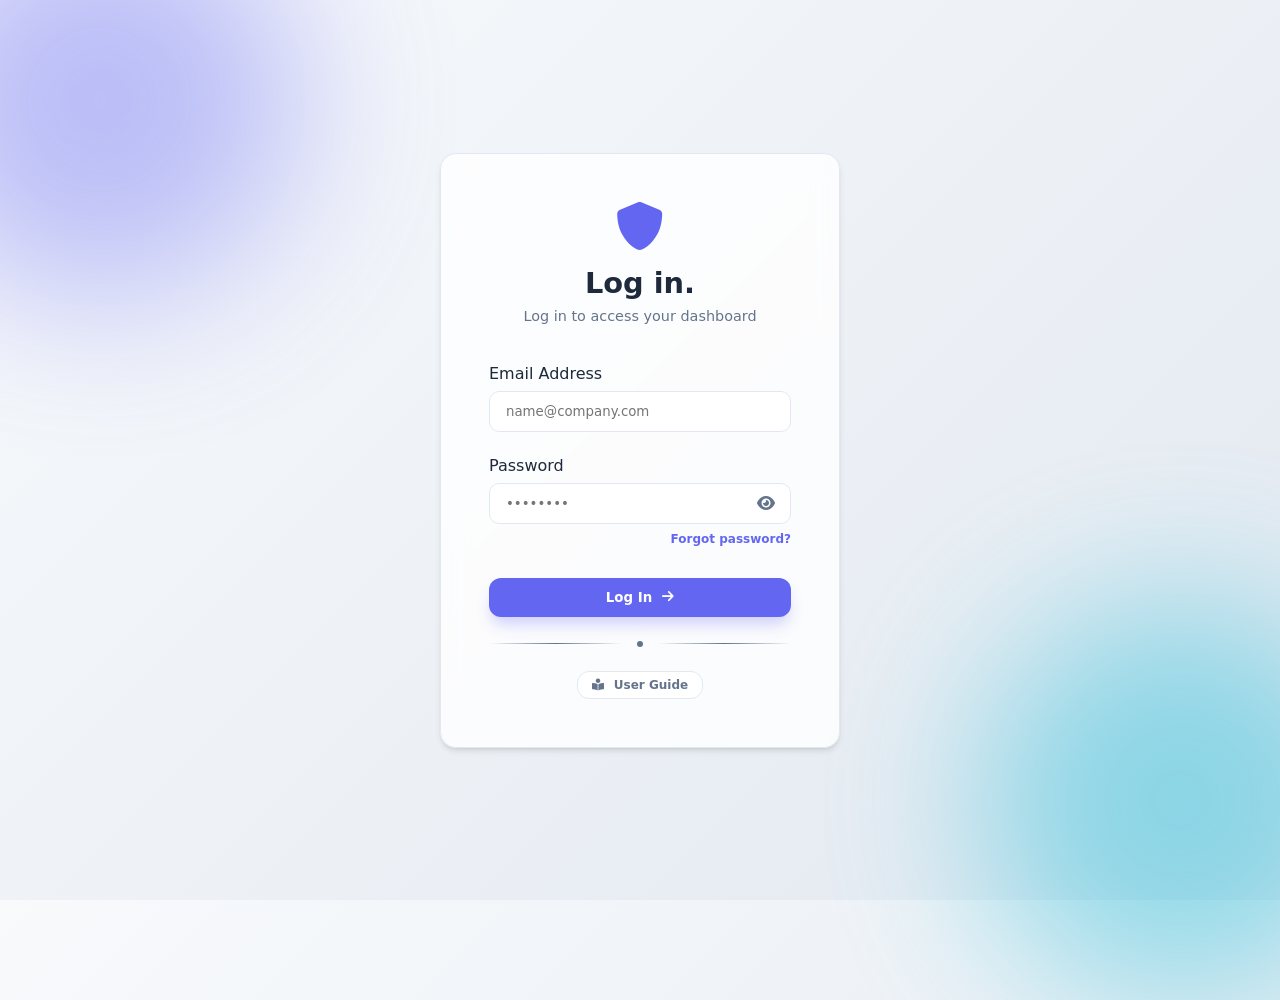
==== frontend/index.html @ 1031c08c "Initial commit: AI-powered Task Manager with secure authentication and premium UI" ====
<!DOCTYPE html>
<html lang="en">

<head>
    <meta charset="UTF-8">
    <meta name="viewport" content="width=device-width, initial-scale=1.0">
    <title>Login | Team Task Manager</title>
    <link rel="stylesheet" href="css/style.css">
    <link rel="stylesheet" href="https://cdnjs.cloudflare.com/ajax/libs/font-awesome/6.0.0/css/all.min.css">
    <style>
        body {
            display: flex;
            align-items: center;
            justify-content: center;
            height: 100vh;
            background: linear-gradient(135deg, #f8fafc 0%, #e2e8f0 100%);
            overflow: hidden;
            position: relative;
        }

        /* Animated background elements for 'Main Page' feel */
        body::before,
        body::after {
            content: '';
            position: absolute;
            width: 400px;
            height: 400px;
            border-radius: 50%;
            z-index: -1;
            filter: blur(80px);
            opacity: 0.4;
        }

        body::before {
            background: var(--primary);
            top: -100px;
            left: -100px;
            animation: float 10s infinite alternate;
        }

        body::after {
            background: var(--secondary);
            bottom: -100px;
            right: -100px;
            animation: float 12s infinite alternate-reverse;
        }

        @keyframes float {
            from {
                transform: translate(0, 0);
            }

            to {
                transform: translate(50px, 50px);
            }
        }

        .login-card {
            width: 100%;
            max-width: 400px;
            padding: 3rem;
            animation: cardEnter 0.7s cubic-bezier(0.34, 1.56, 0.64, 1);
        }

        @keyframes cardEnter {
            from {
                opacity: 0;
                transform: scale(0.9) translateY(30px);
            }

            to {
                opacity: 1;
                transform: scale(1) translateY(0);
            }
        }

        .login-header {
            text-align: center;
            margin-bottom: 2.5rem;
        }

        .login-header i {
            font-size: 3rem;
            color: var(--primary);
            margin-bottom: 1rem;
            display: inline-block;
        }

        .login-header h1 {
            font-size: 1.8rem;
            font-weight: 800;
            color: var(--text-main);
            margin-bottom: 0.5rem;
        }

        .login-header p {
            color: var(--text-muted);
            font-size: 0.9rem;
        }

        .password-container {
            position: relative;
        }

        .password-toggle {
            position: absolute;
            right: 1rem;
            top: 50%;
            transform: translateY(-50%);
            cursor: pointer;
            color: var(--text-muted);
            transition: color 0.2s;
        }

        .password-toggle:hover {
            color: var(--primary);
        }

        .forgot-link {
            display: block;
            text-align: right;
            font-size: 0.75rem;
            color: var(--primary);
            text-decoration: none;
            margin-top: 8px;
            font-weight: 600;
            transition: 0.2s;
        }

        .forgot-link:hover {
            text-decoration: underline;
            opacity: 0.8;
        }

        .login-btn {
            width: 100%;
            margin-top: 2rem;
            padding: 12px;
            font-weight: 700;
            display: flex;
            align-items: center;
            justify-content: center;
            gap: 10px;
            box-shadow: 0 10px 15px -3px rgba(99, 102, 241, 0.3);
        }

        .login-btn:hover {
            transform: translateY(-2px);
            box-shadow: 0 20px 25px -5px rgba(99, 102, 241, 0.4);
        }

        .social-login {
            margin-top: 2rem;
            padding-top: 1.5rem;
            border-top: 1px solid var(--border);
            display: flex;
            justify-content: center;
            gap: 1.5rem;
        }

        .social-icon {
            width: 40px;
            height: 40px;
            border-radius: 50%;
            display: flex;
            align-items: center;
            justify-content: center;
            background: white;
            border: 1px solid var(--border);
            color: var(--text-main);
            cursor: pointer;
            transition: 0.2s;
        }

        .social-icon:hover {
            border-color: var(--primary);
            color: var(--primary);
            transform: scale(1.1);
        }

        /* Premium Separator & Guide Button */
        .separator {
            display: flex;
            align-items: center;
            margin: 1.5rem 0;
            gap: 15px;
        }

        .separator-line {
            flex: 1;
            height: 1px;
            background: linear-gradient(90deg, transparent, var(--text-muted), transparent);
        }

        .separator-dot {
            width: 6px;
            height: 6px;
            background: var(--text-muted);
            border-radius: 50%;
        }

        .guide-btn {
            width: fit-content;
            margin: 0 auto;
            background: var(--bg-sidebar) !important;
            border: 1px solid var(--border) !important;
            color: var(--text-muted) !important;
            font-size: 0.75rem !important;
            padding: 6px 14px !important;
            text-decoration: none !important;
            transition: all 0.3s cubic-bezier(0.4, 0, 0.2, 1) !important;
            display: flex;
            align-items: center;
            justify-content: center;
            gap: 10px;
        }

        .guide-btn:hover {
            border-color: var(--primary) !important;
            color: var(--primary) !important;
            background: rgba(99, 102, 241, 0.05) !important;
            transform: translateY(-2px);
            box-shadow: 0 5px 15px rgba(0, 0, 0, 0.05);
        }

        .guide-btn i {
            transition: transform 0.3s;
        }

        .guide-btn:hover i {
            transform: scale(1.2) rotate(-5deg);
        }
    </style>
</head>

<body data-theme="light">
    <div class="login-card glass">
        <div class="login-header">
            <i class="fas fa-shield-alt"></i>
            <h1>Log in.</h1>
            <p>Log in to access your dashboard</p>
        </div>

        <form id="loginForm">
            <div class="form-group">
                <label class="form-label">Email Address</label>
                <input type="email" id="email" class="form-input" placeholder="name@company.com" required>
            </div>

            <div class="form-group">
                <label class="form-label">Password</label>
                <div class="password-container">
                    <input type="password" id="password" class="form-input" placeholder="••••••••" required>
                    <i class="fas fa-eye password-toggle" id="togglePassword"></i>
                </div>
                <a href="#" class="forgot-link" id="forgotPasswordBtn">Forgot password?</a>
            </div>

            <button type="submit" class="btn btn-primary login-btn">
                Log In <i class="fas fa-arrow-right"></i>
            </button>
            <div class="separator">
                <div class="separator-line"></div>
                <div class="separator-dot"></div>   
                <div class="separator-line"></div>
            </div>
            
            <a href="https://drive.google.com/file/d/1yvljXGmW9uDONlarMDSvBm_Puo_neNzY/view?usp=sharing"
               target="_blank" class="btn guide-btn">
                <i class="fas fa-book-reader"></i> User Guide
            </a>
        </form>

    </div>

    <script src="js/auth.js"></script>
    <script src="js/api.js"></script>
    <script src="js/notifications.js"></script>
    <script>
        const togglePassword = document.getElementById('togglePassword');
        const passwordInput = document.getElementById('password');

        togglePassword.addEventListener('click', () => {
            const type = passwordInput.getAttribute('type') === 'password' ? 'text' : 'password';
            passwordInput.setAttribute('type', type);
            togglePassword.classList.toggle('fa-eye');
            togglePassword.classList.toggle('fa-eye-slash');
        });

        document.getElementById('loginForm').addEventListener('submit', async (e) => {
            e.preventDefault();
            const email = document.getElementById('email').value;
            const password = document.getElementById('password').value;

            const btn = e.target.querySelector('button');
            API.setButtonLoading(btn, true);

            const success = await Auth.login(email, password);
            if (success) {
                const user = Auth.getUser();
                // Success Modal matching main page style
                const modal = document.createElement('div');
                modal.className = 'modal-overlay';
                modal.style.display = 'flex';
                modal.style.zIndex = '3000';
                modal.innerHTML = `
                    <div class="glass animate-fade" style="padding: 3rem; width: 420px; text-align: center; border-top: 5px solid var(--success);">
                        <div style="width: 80px; height: 80px; background: var(--success); color: white; border-radius: 50%; display: flex; align-items: center; justify-content: center; font-size: 2.5rem; margin: 0 auto 1.5rem;">
                            <i class="fas fa-check"></i>
                        </div>
                        <h2 style="font-size: 1.8rem; margin-bottom: 0.5rem; color: var(--text-main);">Verified!</h2>
                        <p style="color: var(--text-muted); margin-bottom: 2rem;">Welcome back, <b>${user.name}</b></p>
                        <div class="loader-line" style="width: 100%; height: 4px; background: var(--border); border-radius: 2px; overflow: hidden;">
                            <div style="width: 100%; height: 100%; background: var(--success); animation: loadProgress 0.8s ease-in-out;"></div>
                        </div>
                    </div>
                `;
                document.body.appendChild(modal);

                setTimeout(() => {
                    window.location.href = 'landing.html';
                }, 800);
            } else {
                API.setButtonLoading(btn, false);
                Notification.show('Invalid email or password.', 'error');
            }
        });

        document.getElementById('forgotPasswordBtn').addEventListener('click', (e) => {
            e.preventDefault();
            Notification.show('Connect your admin to reset your password', 'info');
        });

        // Add CSS for the loader
        const style = document.createElement('style');
        style.textContent = `
            @keyframes loadProgress {
                0% { transform: translateX(-100%); }
                100% { transform: translateX(0); }
            }
        `;
        document.head.appendChild(style);
    </script>
</body>

</html>
---- frontend/css/style.css ----
:root {
    /* Color Palette */
    --primary: #6366f1;
    --primary-hover: #4f46e5;
    --secondary: #06b6d4;
    --accent: #f59e0b;
    --success: #10b981;
    --danger: #ef4444;
    --warning: #f59e0b;

    /* Light Mode */
    --bg-body: #f8fafc;
    --bg-card: rgba(255, 255, 255, 0.8);
    --bg-sidebar: #ffffff;
    --text-main: #1e293b;
    --text-muted: #64748b;
    --border: #e2e8f0;
    --shadow: 0 4px 6px -1px rgb(0 0 0 / 0.1), 0 2px 4px -2px rgb(0 0 0 / 0.1);
}

[data-theme="dark"] {
    --bg-body: #0f172a;
    --bg-card: rgba(30, 41, 59, 0.7);
    --bg-sidebar: #1e293b;
    --text-main: #f1f5f9;
    --text-muted: #94a3b8;
    --border: #334155;
    --shadow: 0 10px 15px -3px rgb(0 0 0 / 0.5);
}

* {
    margin: 0;
    padding: 0;
    box-sizing: border-box;
    font-family: 'Inter', system-ui, -apple-system, sans-serif;
}

body {
    background-color: var(--bg-body);
    color: var(--text-main);
    transition: background-color 0.3s, color 0.3s;
    overflow-x: hidden;
}

/* Glassmorphism */
.glass {
    background: var(--bg-card);
    backdrop-filter: blur(12px);
    -webkit-backdrop-filter: blur(12px);
    border: 1px solid var(--border);
    border-radius: 16px;
    box-shadow: var(--shadow);
}

/* Layout */
.app-container {
    display: flex;
    min-height: 100vh;
}

.sidebar {
    width: 260px;
    background-color: var(--bg-sidebar);
    border-right: 1px solid var(--border);
    padding: 2rem 1rem;
    display: flex;
    flex-direction: column;
    position: fixed;
    height: 100vh;
    transition: transform 0.3s ease;
    z-index: 1000;
}

.main-content {
    flex: 1;
    margin-left: 260px;
    padding: 2rem;
    max-width: 1400px;
}

/* Sidebar Links */
.nav-links {
    list-style: none;
    margin-top: 2rem;
}

.nav-item {
    margin-bottom: 0.5rem;
}

.nav-link {
    display: flex;
    align-items: center;
    padding: 0.75rem 1rem;
    color: var(--text-muted);
    text-decoration: none;
    border-radius: 12px;
    transition: all 0.2s;
}

.nav-link:hover,
.nav-link.active {
    background-color: var(--primary);
    color: white;
}

.nav-link i {
    margin-right: 12px;
    font-size: 1.25rem;
}

/* Cards */
.stats-grid {
    display: grid;
    grid-template-columns: repeat(auto-fit, minmax(240px, 1fr));
    gap: 1.5rem;
    margin-bottom: 2rem;
}

.stat-card {
    padding: 1.5rem;
    display: flex;
    flex-direction: column;
}

.stat-title {
    color: var(--text-muted);
    font-size: 0.875rem;
    font-weight: 600;
    margin-bottom: 0.5rem;
}

.stat-value {
    font-size: 2rem;
    font-weight: 700;
}

/* Animations */
@keyframes fadeIn {
    from {
        opacity: 0;
        transform: translateY(10px);
    }

    to {
        opacity: 1;
        transform: translateY(0);
    }
}

.animate-fade {
    animation: fadeIn 0.5s ease-out forwards;
}

/* Buttons */
.btn {
    padding: 0.75rem 1.5rem;
    border-radius: 12px;
    border: none;
    cursor: pointer;
    font-weight: 600;
    transition: all 0.2s;
    display: inline-flex;
    align-items: center;
    justify-content: center;
    gap: 8px;
}

.btn-primary {
    background: var(--primary);
    color: white;
}

.btn-primary:hover {
    background: var(--primary-hover);
}

.btn-danger {
    background: var(--danger);
    color: white;
}

.btn-danger:hover {
    filter: brightness(1.1);
}

.btn-logout {
    background: var(--danger);
    color: white;
    margin-top: auto;
    width: 100%;
    padding: 0.8rem;
    border-radius: 12px;
    font-weight: 700;
    justify-content: center;
}

.btn-logout:hover {
    transform: translateY(-2px);
    box-shadow: 0 4px 12px rgba(239, 68, 68, 0.3);
}

/* Forms */
.form-group {
    margin-bottom: 1.5rem;
}

.form-label {
    display: block;
    margin-bottom: 0.5rem;
    font-weight: 500;
}

.form-input {
    width: 100%;
    padding: 0.75rem 1rem;
    border-radius: 10px;
    border: 1px solid var(--border);
    background: var(--bg-sidebar);
    color: var(--text-main);
    transition: all 0.2s;
}

select.form-input option {
    background: var(--bg-sidebar);
    color: var(--text-main);
}

.form-input:focus {
    outline: none;
    border-color: var(--primary);
}

/* Dark Mode Toggle */
.theme-toggle {
    background: none;
    border: none;
    color: var(--text-main);
    font-size: 1.25rem;
    cursor: pointer;
    padding: 0.5rem;
    border-radius: 50%;
    transition: background 0.2s;
}

.theme-toggle:hover {
    background: var(--border);
}

/* Kanban Board */
.board {
    display: flex;
    gap: 1.5rem;
    overflow-x: auto;
    padding-bottom: 1rem;
}

.board-column {
    flex: 0 0 320px;
    background: var(--border);
    padding: 1rem;
    border-radius: 16px;
    min-height: 500px;
}

.board-column h3 {
    margin-bottom: 1rem;
    font-size: 1rem;
}

.task-card {
    background: var(--bg-sidebar);
    padding: 1rem;
    border-radius: 12px;
    margin-bottom: 1rem;
    box-shadow: 0 2px 4px rgba(0, 0, 0, 0.05);
    cursor: grab;
}

/* Tables */
.data-table {
    width: 100%;
    border-collapse: separate;
    border-spacing: 0;
    margin-top: 1.5rem;
}

.data-table th {
    text-align: left;
    padding: 1rem;
    color: var(--text-muted);
    font-weight: 600;
    border-bottom: 2px solid var(--border);
}

.data-table td {
    padding: 1rem;
    border-bottom: 1px solid var(--border);
    vertical-align: middle;
}

.data-table tr:hover {
    background: rgba(0, 0, 0, 0.01);
}

[data-theme="dark"] .data-table tr:hover {
    background: rgba(255, 255, 255, 0.02);
}

/* Progress Bars */
.progress-container {
    width: 100%;
    height: 8px;
    background: var(--border);
    border-radius: 4px;
    overflow: hidden;
    margin-top: 0.5rem;
}

.progress-bar {
    height: 100%;
    background: var(--primary);
    transition: width 0.3s ease;
}

/* Activity Feed */
.activity-feed {
    list-style: none;
    max-height: 350px;
    overflow-y: auto;
    padding-right: 5px;
}

.activity-feed::-webkit-scrollbar {
    width: 4px;
}

.activity-feed::-webkit-scrollbar-thumb {
    background: var(--border);
    border-radius: 2px;
}

.activity-item {
    display: flex;
    gap: 1rem;
    padding: 1rem 0;
    border-bottom: 1px solid var(--border);
}

.activity-icon {
    width: 32px;
    height: 32px;
    border-radius: 50%;
    background: var(--primary);
    color: white;
    display: flex;
    align-items: center;
    justify-content: center;
    flex-shrink: 0;
}

.activity-content p {
    font-size: 0.875rem;
}

.activity-time {
    font-size: 0.75rem;
    color: var(--text-muted);
}

/* Navbar */
.top-navbar {
    display: flex;
    justify-content: space-between;
    align-items: center;
    padding: 1rem 2rem;
    background: var(--bg-card);
    backdrop-filter: blur(12px);
    border-bottom: 1px solid var(--border);
    position: sticky;
    top: 0;
    z-index: 900;
}

/* Badge */
.badge {
    padding: 2px 8px;
    border-radius: 12px;
    font-size: 0.7rem;
    font-weight: 700;
}

/* Modal Overlay */
.modal-overlay {
    position: fixed;
    top: 0;
    left: 0;
    width: 100%;
    height: 100%;
    background: rgba(0, 0, 0, 0.5);
    display: none;
    align-items: center;
    justify-content: center;
    z-index: 2000;
    backdrop-filter: blur(4px);
}

/* Responsive */
@media (max-width: 768px) {
    .sidebar {
        transform: translateX(-100%);
    }

    .main-content {
        margin-left: 0;
    }

    .sidebar.open {
        transform: translateX(0);
    }
}

/* Loading Spinner */
.spinner {
    width: 40px;
    height: 40px;
    border: 4px solid var(--border);
    border-top: 4px solid var(--primary);
    border-radius: 50%;
    animation: spin 1s linear infinite;
}

@keyframes spin {
    0% {
        transform: rotate(0deg);
    }

    100% {
        transform: rotate(360deg);
    }
}

/* Screen Loader Overlay */
#screen-loader {
    position: fixed;
    top: 0;
    left: 0;
    width: 100%;
    height: 100%;
    background: rgba(141, 141, 141, 0.518);
    backdrop-filter: blur(1.5px);
    display: flex;
    flex-direction: column;
    align-items: center;
    justify-content: center;
    z-index: 9999;
    transition: opacity 0.5s ease, visibility 0.5s;
}

[data-theme="dark"] #screen-loader {
    background: rgba(15, 23, 42, 0.1);
}

#screen-loader.hidden {
    opacity: 0;
    visibility: hidden;
}

#screen-loader p {
    margin-top: 1rem;
    font-weight: 600;
    color: var(--primary);
    letter-spacing: 1px;
}

/* Button Loading State */
.btn.loading {
    position: relative;
    color: transparent !important;
    pointer-events: none;
}

.btn.loading i,
.btn.loading span {
    visibility: hidden;
}

.btn.loading::after {
    content: "";
    position: absolute;
    width: 20px;
    height: 20px;
    border: 2px solid rgba(255, 255, 255, 0.3);
    border-top: 2px solid #fff;
    border-radius: 50%;
    animation: spin 0.8s linear infinite;
    left: 50%;
    top: 50%;
    margin-left: -10px;
    margin-top: -10px;
}
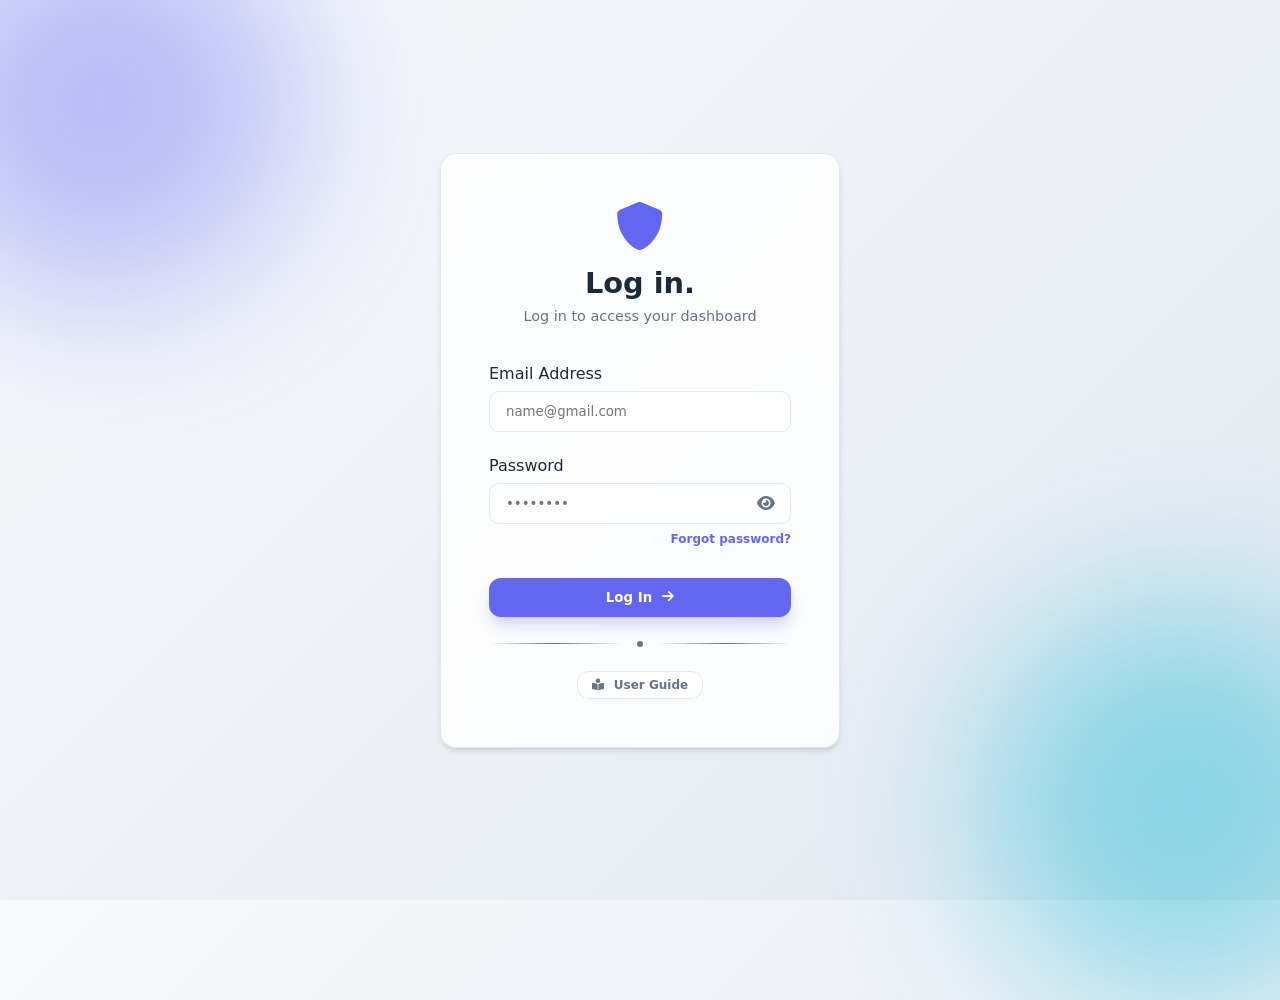
==== commit 5ef267e6: "Final project sync" ====
--- a/frontend/index.html
+++ b/frontend/index.html
@@ -244,7 +244,7 @@
         <form id="loginForm">
             <div class="form-group">
                 <label class="form-label">Email Address</label>
-                <input type="email" id="email" class="form-input" placeholder="name@company.com" required>
+                <input type="email" id="email" class="form-input" placeholder="name@gmail.com" required>
             </div>
 
             <div class="form-group">
